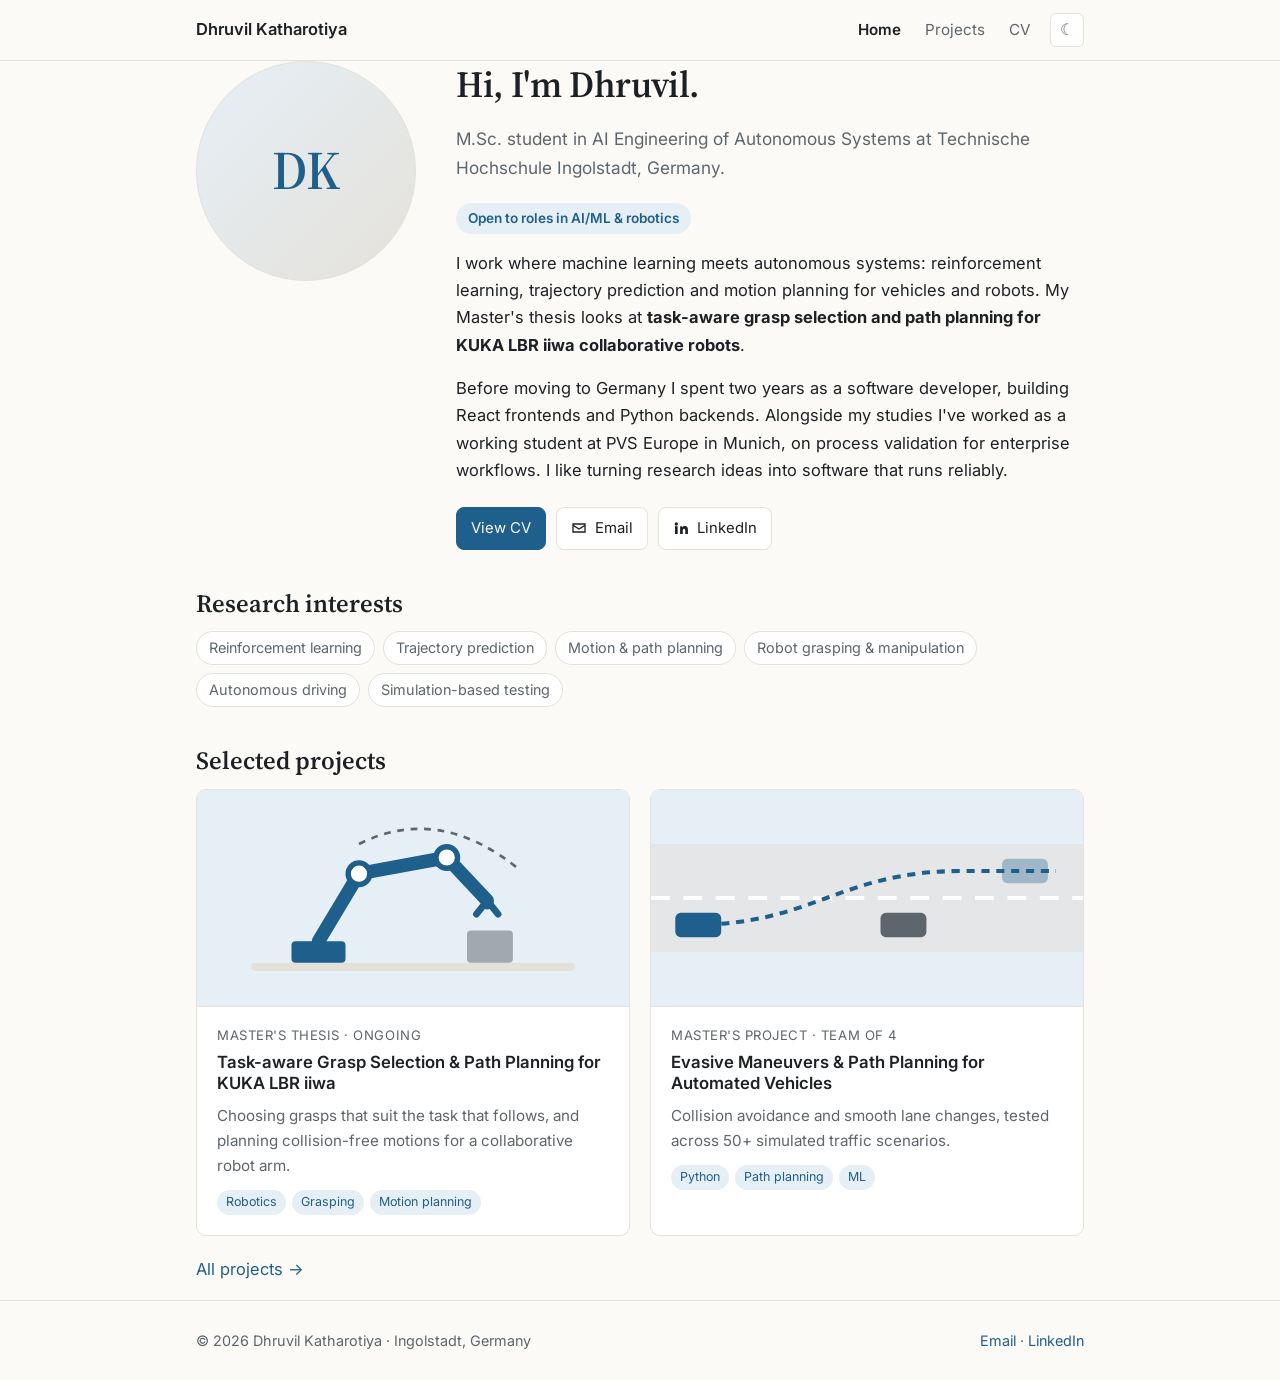
==== index.html @ 9f3deaba "Personal website: first version" ====
<!doctype html>
<html lang="en">
<head>
  <meta charset="utf-8">
  <meta name="viewport" content="width=device-width, initial-scale=1">
  <title>Dhruvil Katharotiya</title>
  <meta name="description" content="Dhruvil Katharotiya – M.Sc. AI Engineering of Autonomous Systems (THI). Reinforcement learning, trajectory planning and robot manipulation.">
  <link rel="preconnect" href="https://fonts.googleapis.com">
  <link rel="preconnect" href="https://fonts.gstatic.com" crossorigin>
  <link href="https://fonts.googleapis.com/css2?family=Inter:wght@400;500;600&family=Source+Serif+4:wght@500;600&display=swap" rel="stylesheet">
  <link rel="stylesheet" href="style.css">
  <script src="site.js"></script>
</head>
<body>
  <header class="site">
    <div class="wrap">
      <a class="brand" href="index.html">Dhruvil Katharotiya</a>
      <nav class="main">
        <a href="index.html" class="active">Home</a>
        <a href="projects.html">Projects</a>
        <a href="cv.html">CV</a>
        <button class="theme-btn" aria-label="Toggle dark mode">☾</button>
      </nav>
    </div>
  </header>

  <main class="wrap">
    <section class="hero">
      <!-- TODO: replace this div with <img class="photo" src="photo.jpg" alt="Dhruvil Katharotiya"> -->
      <div class="photo" role="img" aria-label="Photo placeholder">DK</div>
      <div>
        <h1>Hi, I'm Dhruvil.</h1>
        <p class="tagline">M.Sc. student in AI Engineering of Autonomous Systems at Technische Hochschule Ingolstadt, Germany.</p>
        <span class="status">Open to roles in AI/ML &amp; robotics</span>
        <p>I work where machine learning meets autonomous systems: reinforcement learning, trajectory prediction and motion planning for vehicles and robots. My Master's thesis looks at <strong>task-aware grasp selection and path planning for KUKA LBR iiwa collaborative robots</strong>.</p>
        <p>Before moving to Germany I spent two years as a software developer, building React frontends and Python backends. Alongside my studies I've worked as a working student at PVS Europe in Munich, on process validation for enterprise workflows. I like turning research ideas into software that runs reliably.</p>
        <div class="links">
          <a class="btn primary" href="cv.html">View CV</a>
          <a class="btn" href="mailto:dhruvilkatharotiya01@gmail.com">
            <svg viewBox="0 0 24 24"><path d="M2 5h20v14H2V5zm2 2v.5l8 5 8-5V7H4zm16 2.8-8 5-8-5V17h16V9.8z"/></svg>Email</a>
          <a class="btn" href="https://www.linkedin.com/in/dhruvil-kathrotiya" target="_blank" rel="noopener">
            <svg viewBox="0 0 24 24"><path d="M4.98 3.5a2.5 2.5 0 1 1 0 5 2.5 2.5 0 0 1 0-5zM3 9.5h4V21H3V9.5zm7 0h3.8v1.6h.06c.53-1 1.83-2.06 3.77-2.06 4.03 0 4.77 2.65 4.77 6.1V21h-4v-5.2c0-1.24-.02-2.84-1.73-2.84-1.73 0-2 1.35-2 2.75V21h-4V9.5z"/></svg>LinkedIn</a>
          <!-- TODO: add GitHub / Google Scholar once you send the links
          <a class="btn" href="https://github.com/USERNAME" target="_blank" rel="noopener">GitHub</a>
          -->
        </div>
      </div>
    </section>

    <h2>Research interests</h2>
    <ul class="chips">
      <li>Reinforcement learning</li>
      <li>Trajectory prediction</li>
      <li>Motion &amp; path planning</li>
      <li>Robot grasping &amp; manipulation</li>
      <li>Autonomous driving</li>
      <li>Simulation-based testing</li>
    </ul>

    <h2>Selected projects</h2>
    <div class="grid">
      <a class="card" href="projects.html#thesis" style="color:inherit;text-decoration:none">
        <div class="thumb">
          <svg viewBox="0 0 320 160" aria-hidden="true">
            <rect x="40" y="128" width="240" height="6" rx="3" fill="var(--line)"/>
            <rect x="70" y="112" width="40" height="16" rx="3" fill="var(--accent)"/>
            <path d="M90 112 L120 62 L185 50 L215 82" stroke="var(--accent)" stroke-width="10" fill="none" stroke-linecap="round" stroke-linejoin="round"/>
            <circle cx="120" cy="62" r="8" fill="var(--surface)" stroke="var(--accent)" stroke-width="4"/>
            <circle cx="185" cy="50" r="8" fill="var(--surface)" stroke="var(--accent)" stroke-width="4"/>
            <path d="M207 92 l8 -10 l8 10 M215 82 v4" stroke="var(--accent)" stroke-width="5" fill="none" stroke-linecap="round"/>
            <rect x="200" y="104" width="34" height="24" rx="3" fill="var(--muted)" opacity=".5"/>
            <path d="M120 40 Q180 10 240 60" stroke="var(--muted)" stroke-width="2" stroke-dasharray="5 5" fill="none"/>
          </svg>
        </div>
        <div class="body">
          <div class="meta">Master's thesis · ongoing</div>
          <h3>Task-aware Grasp Selection &amp; Path Planning for KUKA LBR iiwa</h3>
          <p>Choosing grasps that suit the task that follows, and planning collision-free motions for a collaborative robot arm.</p>
          <div class="tags"><span>Robotics</span><span>Grasping</span><span>Motion planning</span></div>
        </div>
      </a>
      <a class="card" href="projects.html#evasive" style="color:inherit;text-decoration:none">
        <div class="thumb">
          <svg viewBox="0 0 320 160" aria-hidden="true">
            <rect x="0" y="40" width="320" height="80" fill="var(--line)" opacity=".55"/>
            <line x1="0" y1="80" x2="320" y2="80" stroke="var(--surface)" stroke-width="3" stroke-dasharray="14 10"/>
            <path d="M30 100 C120 100 140 60 230 60 L300 60" stroke="var(--accent)" stroke-width="3" fill="none" stroke-dasharray="6 5"/>
            <rect x="18" y="91" width="34" height="18" rx="4" fill="var(--accent)"/>
            <rect x="170" y="91" width="34" height="18" rx="4" fill="var(--muted)"/>
            <rect x="260" y="51" width="34" height="18" rx="4" fill="var(--accent)" opacity=".35"/>
          </svg>
        </div>
        <div class="body">
          <div class="meta">Master's project · team of 4</div>
          <h3>Evasive Maneuvers &amp; Path Planning for Automated Vehicles</h3>
          <p>Collision avoidance and smooth lane changes, tested across 50+ simulated traffic scenarios.</p>
          <div class="tags"><span>Python</span><span>Path planning</span><span>ML</span></div>
        </div>
      </a>
    </div>
    <p style="margin-top:20px"><a href="projects.html">All projects →</a></p>
  </main>

  <footer class="site">
    <div class="wrap">
      <span>© <span id="year">2026</span> Dhruvil Katharotiya · Ingolstadt, Germany</span>
      <span><a href="mailto:dhruvilkatharotiya01@gmail.com">Email</a> · <a href="https://www.linkedin.com/in/dhruvil-kathrotiya" target="_blank" rel="noopener">LinkedIn</a></span>
    </div>
  </footer>
</body>
</html>
---- style.css ----
:root {
  --bg: #fbfaf7;
  --surface: #ffffff;
  --text: #1d2125;
  --muted: #5d656d;
  --line: #e4e1da;
  --accent: #1f5f8b;
  --accent-soft: #e6eff6;
  --radius: 10px;
  --max: 920px;
  font-family: "Inter", system-ui, -apple-system, "Segoe UI", sans-serif;
}
@media (prefers-color-scheme: dark) {
  :root:not([data-theme="light"]) {
    --bg: #14171a; --surface: #1b1f23; --text: #e7e9eb; --muted: #9aa3ab;
    --line: #2c3238; --accent: #79b4dc; --accent-soft: #1d2b36;
  }
}
:root[data-theme="dark"] {
  --bg: #14171a; --surface: #1b1f23; --text: #e7e9eb; --muted: #9aa3ab;
  --line: #2c3238; --accent: #79b4dc; --accent-soft: #1d2b36;
}

* { box-sizing: border-box; }
html { scroll-behavior: smooth; }
body {
  margin: 0; background: var(--bg); color: var(--text);
  line-height: 1.65; font-size: 16.5px;
  -webkit-font-smoothing: antialiased;
}
a { color: var(--accent); text-decoration: none; }
a:hover { text-decoration: underline; }
h1, h2, h3 { line-height: 1.25; margin: 0 0 .5em; }
h1 { font-family: "Source Serif 4", Georgia, serif; font-size: 2.3rem; font-weight: 600; letter-spacing: -.01em; }
h2 { font-family: "Source Serif 4", Georgia, serif; font-size: 1.55rem; font-weight: 600; margin-top: 2.4rem; }
h3 { font-size: 1.05rem; font-weight: 600; }
p { margin: 0 0 1em; }

.wrap { max-width: var(--max); margin: 0 auto; padding: 0 16px; }

/* Header */
header.site {
  position: sticky; top: 0; z-index: 10;
  background: color-mix(in srgb, var(--bg) 88%, transparent);
  backdrop-filter: blur(8px); border-bottom: 1px solid var(--line);
}
header.site .wrap { display: flex; align-items: center; justify-content: space-between; height: 60px; gap: 12px; }
.brand { font-weight: 600; color: var(--text); white-space: nowrap; }
.brand:hover { text-decoration: none; }
nav.main { display: flex; gap: 4px; align-items: center; }
nav.main a {
  color: var(--muted); padding: 6px 10px; border-radius: 6px; font-size: .95rem;
}
nav.main a:hover { background: var(--accent-soft); color: var(--text); text-decoration: none; }
nav.main a.active { color: var(--text); font-weight: 600; }
.theme-btn {
  border: 1px solid var(--line); background: var(--surface); color: var(--muted);
  border-radius: 6px; width: 34px; height: 34px; cursor: pointer; font-size: 1rem; margin-left: 6px;
}

main { padding: 48px 0 64px; }

/* Hero */
.hero { display: grid; grid-template-columns: 220px 1fr; gap: 40px; align-items: start; }
.photo {
  width: 220px; height: 220px; border-radius: 50%; object-fit: cover;
  background: linear-gradient(135deg, var(--accent-soft), var(--line));
  display: grid; place-items: center; color: var(--accent);
  font-family: "Source Serif 4", Georgia, serif; font-size: 3.4rem; font-weight: 600;
  border: 1px solid var(--line);
}
.tagline { color: var(--muted); font-size: 1.08rem; margin-bottom: 1.2em; }
.status {
  display: inline-block; background: var(--accent-soft); color: var(--accent);
  font-size: .85rem; font-weight: 600; padding: 4px 12px; border-radius: 99px; margin-bottom: 1.2em;
}
.links { display: flex; flex-wrap: wrap; gap: 10px; margin-top: 1.4em; }
.btn {
  display: inline-flex; align-items: center; gap: 8px; padding: 8px 14px;
  border: 1px solid var(--line); border-radius: 8px; background: var(--surface);
  color: var(--text); font-size: .93rem;
}
.btn:hover { border-color: var(--accent); text-decoration: none; }
.btn svg { width: 16px; height: 16px; fill: currentColor; }
.btn.primary { background: var(--accent); border-color: var(--accent); color: var(--bg); }

/* Interests chips */
.chips { display: flex; flex-wrap: wrap; gap: 8px; padding: 0; margin: 0; list-style: none; }
.chips li {
  border: 1px solid var(--line); background: var(--surface);
  padding: 4px 12px; border-radius: 99px; font-size: .9rem; color: var(--muted);
}

/* Cards */
.grid { display: grid; grid-template-columns: repeat(2, 1fr); gap: 20px; }
.card {
  background: var(--surface); border: 1px solid var(--line); border-radius: var(--radius);
  overflow: hidden; display: flex; flex-direction: column;
}
.card .thumb { aspect-ratio: 16 / 8; background: var(--accent-soft); border-bottom: 1px solid var(--line); }
.card .thumb svg { width: 100%; height: 100%; display: block; }
.card .body { padding: 18px 20px 20px; flex: 1; }
.card .meta { font-size: .82rem; color: var(--muted); text-transform: uppercase; letter-spacing: .04em; margin-bottom: 6px; }
.card p { color: var(--muted); font-size: .95rem; margin-bottom: .8em; }
.tags { display: flex; flex-wrap: wrap; gap: 6px; }
.tags span { font-size: .78rem; background: var(--accent-soft); color: var(--accent); padding: 2px 9px; border-radius: 99px; }

/* Project detail */
.project { padding: 28px 0; border-top: 1px solid var(--line); scroll-margin-top: 80px; }
.project:first-of-type { border-top: 0; padding-top: 0; }
.project .meta { color: var(--muted); font-size: .92rem; margin-bottom: .8em; }
.project ul { padding-left: 1.2em; margin: 0 0 1em; }
.project li { margin-bottom: .4em; }
.project .figure {
  border: 1px solid var(--line); border-radius: var(--radius); background: var(--accent-soft);
  aspect-ratio: 16 / 6; margin: 0 0 1.2em; overflow: hidden;
}
.project .figure svg { width: 100%; height: 100%; display: block; }

/* CV */
.cv-item { display: grid; grid-template-columns: 170px 1fr; gap: 20px; padding: 16px 0; border-top: 1px solid var(--line); }
.cv-item:first-of-type { border-top: 0; }
.cv-item .when { color: var(--muted); font-size: .9rem; padding-top: 2px; }
.cv-item h3 { margin-bottom: 2px; }
.cv-item .where { color: var(--muted); font-size: .95rem; margin-bottom: .5em; }
.cv-item ul { padding-left: 1.2em; margin: 0; color: var(--text); }
.cv-item li { margin-bottom: .35em; font-size: .96rem; }
.skills { display: grid; grid-template-columns: 200px 1fr; gap: 10px 20px; }
.skills dt { font-weight: 600; }
.skills dd { margin: 0; color: var(--muted); }
.cv-head { display: flex; justify-content: space-between; align-items: end; gap: 16px; flex-wrap: wrap; }

footer.site { border-top: 1px solid var(--line); padding: 28px 0; color: var(--muted); font-size: .9rem; }
footer.site .wrap { display: flex; justify-content: space-between; gap: 12px; flex-wrap: wrap; }

@media (max-width: 720px) {
  h1 { font-size: 1.85rem; }
  main { padding: 32px 0 48px; }
  .hero { grid-template-columns: 1fr; gap: 24px; }
  .photo { width: 140px; height: 140px; font-size: 2.3rem; }
  .grid { grid-template-columns: 1fr; }
  .cv-item, .skills { grid-template-columns: 1fr; gap: 4px; }
  .brand { font-size: .95rem; }
  nav.main a { padding: 6px 7px; font-size: .9rem; }
}
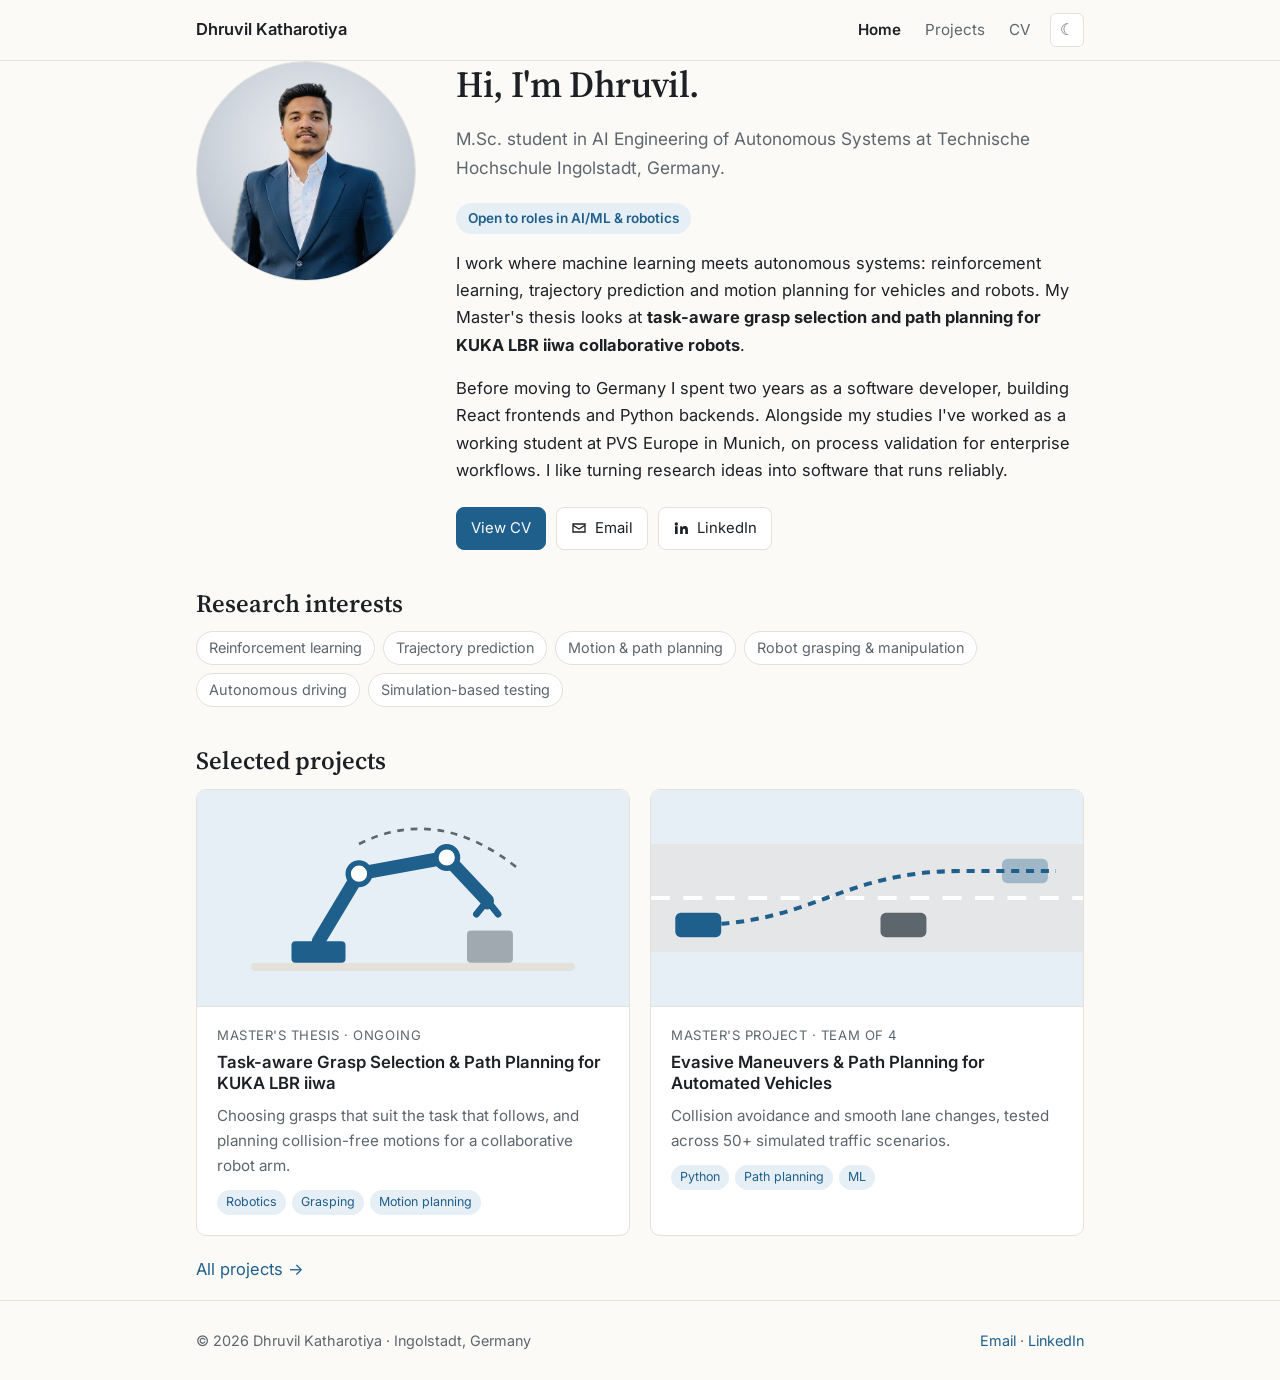
==== commit 79cbb231: "Add profile photo" ====
--- a/index.html
+++ b/index.html
@@ -8,6 +8,10 @@
   <link rel="preconnect" href="https://fonts.googleapis.com">
   <link rel="preconnect" href="https://fonts.gstatic.com" crossorigin>
   <link href="https://fonts.googleapis.com/css2?family=Inter:wght@400;500;600&family=Source+Serif+4:wght@500;600&display=swap" rel="stylesheet">
+  <meta property="og:title" content="Dhruvil Katharotiya">
+  <meta property="og:description" content="M.Sc. AI Engineering of Autonomous Systems · Reinforcement learning, trajectory planning, robot manipulation">
+  <meta property="og:image" content="https://dhruvilkatharotiya01.github.io/photo.jpg">
+  <link rel="icon" href="photo.jpg">
   <link rel="stylesheet" href="style.css">
   <script src="site.js"></script>
 </head>
@@ -26,8 +30,7 @@
 
   <main class="wrap">
     <section class="hero">
-      <!-- TODO: replace this div with <img class="photo" src="photo.jpg" alt="Dhruvil Katharotiya"> -->
-      <div class="photo" role="img" aria-label="Photo placeholder">DK</div>
+      <img class="photo" src="photo.jpg" alt="Dhruvil Katharotiya" width="220" height="220">
       <div>
         <h1>Hi, I'm Dhruvil.</h1>
         <p class="tagline">M.Sc. student in AI Engineering of Autonomous Systems at Technische Hochschule Ingolstadt, Germany.</p>
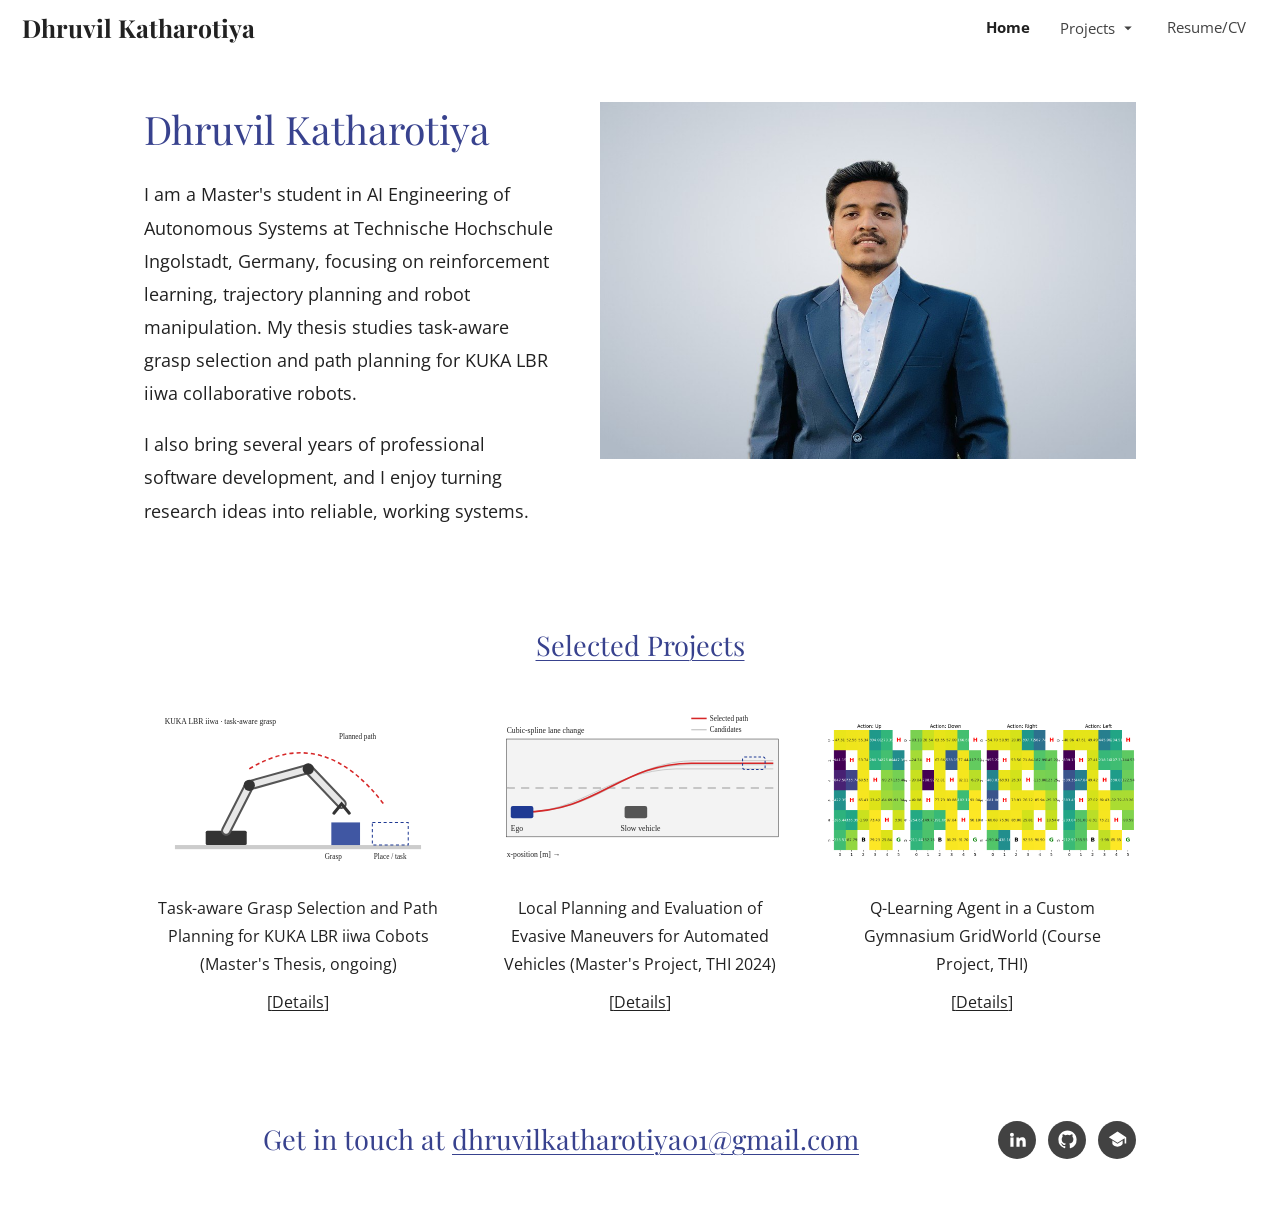
==== commit 73d79413: "Redesign: academic layout, projects dropdown, footer icons" ====
--- a/index.html
+++ b/index.html
@@ -3,111 +3,87 @@
 <head>
   <meta charset="utf-8">
   <meta name="viewport" content="width=device-width, initial-scale=1">
-  <title>Dhruvil Katharotiya</title>
-  <meta name="description" content="Dhruvil Katharotiya – M.Sc. AI Engineering of Autonomous Systems (THI). Reinforcement learning, trajectory planning and robot manipulation.">
   <link rel="preconnect" href="https://fonts.googleapis.com">
   <link rel="preconnect" href="https://fonts.gstatic.com" crossorigin>
-  <link href="https://fonts.googleapis.com/css2?family=Inter:wght@400;500;600&family=Source+Serif+4:wght@500;600&display=swap" rel="stylesheet">
+  <link href="https://fonts.googleapis.com/css2?family=Open+Sans:ital,wght@0,400;0,600;0,700;1,400&family=Playfair+Display:wght@400;700&display=swap" rel="stylesheet">
+  <link rel="icon" href="photo.jpg">
+  <link rel="stylesheet" href="style.css?v=4">
+  <script src="site.js?v=4" defer></script>
+  <title>Dhruvil Katharotiya</title>
+  <meta name="description" content="Dhruvil Katharotiya – M.Sc. student in AI Engineering of Autonomous Systems at THI. Reinforcement learning, trajectory planning and robot manipulation.">
   <meta property="og:title" content="Dhruvil Katharotiya">
   <meta property="og:description" content="M.Sc. AI Engineering of Autonomous Systems · Reinforcement learning, trajectory planning, robot manipulation">
   <meta property="og:image" content="https://dhruvilkatharotiya01.github.io/photo.jpg">
-  <link rel="icon" href="photo.jpg">
-  <link rel="stylesheet" href="style.css">
-  <script src="site.js"></script>
 </head>
-<body>
+<body data-page="home">
   <header class="site">
-    <div class="wrap">
+    <div class="bar">
       <a class="brand" href="index.html">Dhruvil Katharotiya</a>
+      <button class="menu-btn" aria-label="Open menu" aria-expanded="false"><svg viewBox="0 0 24 24"><path d="M3 6h18v2H3zm0 5h18v2H3zm0 5h18v2H3z"/></svg></button>
       <nav class="main">
-        <a href="index.html" class="active">Home</a>
-        <a href="projects.html">Projects</a>
-        <a href="cv.html">CV</a>
-        <button class="theme-btn" aria-label="Toggle dark mode">☾</button>
+        <a href="index.html" data-page="home" class="active">Home</a>
+        <div class="dd" data-page="projects">
+          <button aria-expanded="false" aria-haspopup="true">Projects <svg class="chev" viewBox="0 0 24 24"><path d="M7 10l5 5 5-5z"/></svg></button>
+          <div class="dd-menu">
+            <a href="projects.html#thesis">Task-aware Grasp Selection for KUKA iiwa (Thesis)</a>
+            <a href="projects.html#evasive">Evasive Maneuvers for Automated Vehicles</a>
+            <a href="projects.html#qlearning">Q-Learning Agent in a Custom GridWorld</a>
+            <a href="projects.html#eco-driving">Eco-Driving at Signalized Intersections</a>
+            <a href="projects.html#flashcards">Flash Card Trainer Web App</a>
+            <a class="all" href="projects.html">All projects</a>
+          </div>
+        </div>
+        <a href="cv.html" data-page="cv">Resume/CV</a>
       </nav>
     </div>
   </header>
 
   <main class="wrap">
-    <section class="hero">
-      <img class="photo" src="photo.jpg" alt="Dhruvil Katharotiya" width="220" height="220">
+    <section class="intro">
       <div>
-        <h1>Hi, I'm Dhruvil.</h1>
-        <p class="tagline">M.Sc. student in AI Engineering of Autonomous Systems at Technische Hochschule Ingolstadt, Germany.</p>
-        <span class="status">Open to roles in AI/ML &amp; robotics</span>
-        <p>I work where machine learning meets autonomous systems: reinforcement learning, trajectory prediction and motion planning for vehicles and robots. My Master's thesis looks at <strong>task-aware grasp selection and path planning for KUKA LBR iiwa collaborative robots</strong>.</p>
-        <p>Before moving to Germany I spent two years as a software developer, building React frontends and Python backends. Alongside my studies I've worked as a working student at PVS Europe in Munich, on process validation for enterprise workflows. I like turning research ideas into software that runs reliably.</p>
-        <div class="links">
-          <a class="btn primary" href="cv.html">View CV</a>
-          <a class="btn" href="mailto:dhruvilkatharotiya01@gmail.com">
-            <svg viewBox="0 0 24 24"><path d="M2 5h20v14H2V5zm2 2v.5l8 5 8-5V7H4zm16 2.8-8 5-8-5V17h16V9.8z"/></svg>Email</a>
-          <a class="btn" href="https://www.linkedin.com/in/dhruvil-kathrotiya" target="_blank" rel="noopener">
-            <svg viewBox="0 0 24 24"><path d="M4.98 3.5a2.5 2.5 0 1 1 0 5 2.5 2.5 0 0 1 0-5zM3 9.5h4V21H3V9.5zm7 0h3.8v1.6h.06c.53-1 1.83-2.06 3.77-2.06 4.03 0 4.77 2.65 4.77 6.1V21h-4v-5.2c0-1.24-.02-2.84-1.73-2.84-1.73 0-2 1.35-2 2.75V21h-4V9.5z"/></svg>LinkedIn</a>
-          <!-- TODO: add GitHub / Google Scholar once you send the links
-          <a class="btn" href="https://github.com/USERNAME" target="_blank" rel="noopener">GitHub</a>
-          -->
-        </div>
+        <h1>Dhruvil Katharotiya</h1>
+        <p>I am a Master's student in AI Engineering of Autonomous Systems at Technische Hochschule Ingolstadt, Germany, focusing on reinforcement learning, trajectory planning and robot manipulation. My thesis studies task-aware grasp selection and path planning for KUKA LBR iiwa collaborative robots.</p>
+        <p>I also bring several years of professional software development, and I enjoy turning research ideas into reliable, working systems.</p>
       </div>
+      <img class="photo" src="photo.jpg" alt="Dhruvil Katharotiya" width="1050" height="700">
     </section>
 
-    <h2>Research interests</h2>
-    <ul class="chips">
-      <li>Reinforcement learning</li>
-      <li>Trajectory prediction</li>
-      <li>Motion &amp; path planning</li>
-      <li>Robot grasping &amp; manipulation</li>
-      <li>Autonomous driving</li>
-      <li>Simulation-based testing</li>
-    </ul>
+    <a class="section-title" href="projects.html">Selected Projects</a>
 
-    <h2>Selected projects</h2>
-    <div class="grid">
-      <a class="card" href="projects.html#thesis" style="color:inherit;text-decoration:none">
-        <div class="thumb">
-          <svg viewBox="0 0 320 160" aria-hidden="true">
-            <rect x="40" y="128" width="240" height="6" rx="3" fill="var(--line)"/>
-            <rect x="70" y="112" width="40" height="16" rx="3" fill="var(--accent)"/>
-            <path d="M90 112 L120 62 L185 50 L215 82" stroke="var(--accent)" stroke-width="10" fill="none" stroke-linecap="round" stroke-linejoin="round"/>
-            <circle cx="120" cy="62" r="8" fill="var(--surface)" stroke="var(--accent)" stroke-width="4"/>
-            <circle cx="185" cy="50" r="8" fill="var(--surface)" stroke="var(--accent)" stroke-width="4"/>
-            <path d="M207 92 l8 -10 l8 10 M215 82 v4" stroke="var(--accent)" stroke-width="5" fill="none" stroke-linecap="round"/>
-            <rect x="200" y="104" width="34" height="24" rx="3" fill="var(--muted)" opacity=".5"/>
-            <path d="M120 40 Q180 10 240 60" stroke="var(--muted)" stroke-width="2" stroke-dasharray="5 5" fill="none"/>
-          </svg>
-        </div>
-        <div class="body">
-          <div class="meta">Master's thesis · ongoing</div>
-          <h3>Task-aware Grasp Selection &amp; Path Planning for KUKA LBR iiwa</h3>
-          <p>Choosing grasps that suit the task that follows, and planning collision-free motions for a collaborative robot arm.</p>
-          <div class="tags"><span>Robotics</span><span>Grasping</span><span>Motion planning</span></div>
-        </div>
-      </a>
-      <a class="card" href="projects.html#evasive" style="color:inherit;text-decoration:none">
-        <div class="thumb">
-          <svg viewBox="0 0 320 160" aria-hidden="true">
-            <rect x="0" y="40" width="320" height="80" fill="var(--line)" opacity=".55"/>
-            <line x1="0" y1="80" x2="320" y2="80" stroke="var(--surface)" stroke-width="3" stroke-dasharray="14 10"/>
-            <path d="M30 100 C120 100 140 60 230 60 L300 60" stroke="var(--accent)" stroke-width="3" fill="none" stroke-dasharray="6 5"/>
-            <rect x="18" y="91" width="34" height="18" rx="4" fill="var(--accent)"/>
-            <rect x="170" y="91" width="34" height="18" rx="4" fill="var(--muted)"/>
-            <rect x="260" y="51" width="34" height="18" rx="4" fill="var(--accent)" opacity=".35"/>
-          </svg>
-        </div>
-        <div class="body">
-          <div class="meta">Master's project · team of 4</div>
-          <h3>Evasive Maneuvers &amp; Path Planning for Automated Vehicles</h3>
-          <p>Collision avoidance and smooth lane changes, tested across 50+ simulated traffic scenarios.</p>
-          <div class="tags"><span>Python</span><span>Path planning</span><span>ML</span></div>
-        </div>
-      </a>
-    </div>
-    <p style="margin-top:20px"><a href="projects.html">All projects →</a></p>
+    <section class="selected">
+      <figure>
+        <a class="fig" href="projects.html#thesis"><img src="img/thesis.svg" alt="Robot arm grasping an object and following a planned path"></a>
+        <figcaption>Task-aware Grasp Selection and Path Planning for KUKA LBR iiwa Cobots (Master's Thesis, ongoing)
+          <div class="brackets">[<a href="projects.html#thesis">Details</a>]</div>
+        </figcaption>
+      </figure>
+      <figure>
+        <a class="fig" href="projects.html#evasive"><img src="img/evasive.svg" alt="Lane-change trajectory around a slower vehicle"></a>
+        <figcaption>Local Planning and Evaluation of Evasive Maneuvers for Automated Vehicles (Master's Project, THI 2024)
+          <div class="brackets">[<a href="projects.html#evasive">Details</a>]</div>
+        </figcaption>
+      </figure>
+      <figure>
+        <a class="fig" href="projects.html#qlearning"><img src="img/qlearning.png" alt="Learned Q-values for each action in the GridWorld"></a>
+        <figcaption>Q-Learning Agent in a Custom Gymnasium GridWorld (Course Project, THI)
+          <div class="brackets">[<a href="projects.html#qlearning">Details</a>]</div>
+        </figcaption>
+      </figure>
+    </section>
   </main>
 
   <footer class="site">
     <div class="wrap">
-      <span>© <span id="year">2026</span> Dhruvil Katharotiya · Ingolstadt, Germany</span>
-      <span><a href="mailto:dhruvilkatharotiya01@gmail.com">Email</a> · <a href="https://www.linkedin.com/in/dhruvil-kathrotiya" target="_blank" rel="noopener">LinkedIn</a></span>
+      <p class="touch">Get in touch at <a href="mailto:dhruvilkatharotiya01@gmail.com">dhruvilkatharotiya01@gmail.com</a></p>
+      <div class="icons">
+        <a href="https://www.linkedin.com/in/dhruvil-kathrotiya" target="_blank" rel="noopener" aria-label="LinkedIn" title="LinkedIn">
+          <svg viewBox="0 0 24 24"><path d="M4.98 3.5a2.5 2.5 0 1 1 0 5 2.5 2.5 0 0 1 0-5zM3 9.5h4V21H3V9.5zm7 0h3.8v1.6h.06c.53-1 1.83-2.06 3.77-2.06 4.03 0 4.77 2.65 4.77 6.1V21h-4v-5.2c0-1.24-.02-2.84-1.73-2.84-1.73 0-2 1.35-2 2.75V21h-4V9.5z"/></svg></a>
+        <a href="https://github.com/dhruvilkatharotiya01" target="_blank" rel="noopener" aria-label="GitHub" title="GitHub">
+          <svg viewBox="0 0 24 24"><path d="M12 .5C5.65.5.5 5.65.5 12a11.5 11.5 0 0 0 7.86 10.92c.58.1.79-.25.79-.56v-2c-3.2.7-3.87-1.37-3.87-1.37-.53-1.33-1.28-1.69-1.28-1.69-1.05-.72.08-.7.08-.7 1.16.08 1.77 1.19 1.77 1.19 1.03 1.77 2.7 1.26 3.36.96.1-.75.4-1.26.73-1.55-2.56-.29-5.25-1.28-5.25-5.69 0-1.26.45-2.29 1.19-3.1-.12-.29-.52-1.46.11-3.05 0 0 .97-.31 3.17 1.18a11 11 0 0 1 5.77 0c2.2-1.49 3.17-1.18 3.17-1.18.63 1.59.23 2.76.11 3.05.74.81 1.19 1.84 1.19 3.1 0 4.42-2.7 5.4-5.26 5.68.41.36.78 1.06.78 2.14v3.17c0 .31.21.67.8.56A11.5 11.5 0 0 0 23.5 12C23.5 5.65 18.35.5 12 .5z"/></svg></a>
+        <!-- TODO: replace with your Google Scholar profile URL -->
+        <a href="https://scholar.google.com/" target="_blank" rel="noopener" aria-label="Google Scholar" title="Google Scholar">
+          <svg viewBox="0 0 24 24"><path d="M12 2 1 9l11 7 9-5.73V17h2V9L12 2zm-6.5 11.2V17c0 1.66 2.91 4 6.5 4s6.5-2.34 6.5-4v-3.8L12 17.4l-6.5-4.2z"/></svg></a>
+      </div>
     </div>
   </footer>
 </body>
--- a/style.css
+++ b/style.css
@@ -1,145 +1,209 @@
+/* Styled after a classic Google Sites academic page:
+   Playfair Display (name, headings) + Open Sans (text), indigo accent, dark header bar. */
 :root {
-  --bg: #fbfaf7;
-  --surface: #ffffff;
-  --text: #1d2125;
-  --muted: #5d656d;
-  --line: #e4e1da;
-  --accent: #1f5f8b;
-  --accent-soft: #e6eff6;
-  --radius: 10px;
-  --max: 920px;
-  font-family: "Inter", system-ui, -apple-system, "Segoe UI", sans-serif;
-}
-@media (prefers-color-scheme: dark) {
-  :root:not([data-theme="light"]) {
-    --bg: #14171a; --surface: #1b1f23; --text: #e7e9eb; --muted: #9aa3ab;
-    --line: #2c3238; --accent: #79b4dc; --accent-soft: #1d2b36;
-  }
-}
-:root[data-theme="dark"] {
-  --bg: #14171a; --surface: #1b1f23; --text: #e7e9eb; --muted: #9aa3ab;
-  --line: #2c3238; --accent: #79b4dc; --accent-soft: #1d2b36;
+  --bg: #ffffff;
+  --text: #212121;
+  --muted: #616161;
+  --line: #e0e0e0;
+  --accent: #38428e;          /* indigo used for name & headings */
+  --bar: #212121;             /* header bar when scrolled */
+  --bar-text: #bdbdbd;
+  --soft: #f5f5f7;
+  --max: 1040px;
+  --serif: "Playfair Display", Georgia, serif;
+  --sans: "Open Sans", Arial, sans-serif;
 }
 
 * { box-sizing: border-box; }
 html { scroll-behavior: smooth; }
 body {
   margin: 0; background: var(--bg); color: var(--text);
-  line-height: 1.65; font-size: 16.5px;
+  font-family: var(--sans); font-size: 16px; line-height: 1.75;
   -webkit-font-smoothing: antialiased;
 }
-a { color: var(--accent); text-decoration: none; }
-a:hover { text-decoration: underline; }
-h1, h2, h3 { line-height: 1.25; margin: 0 0 .5em; }
-h1 { font-family: "Source Serif 4", Georgia, serif; font-size: 2.3rem; font-weight: 600; letter-spacing: -.01em; }
-h2 { font-family: "Source Serif 4", Georgia, serif; font-size: 1.55rem; font-weight: 600; margin-top: 2.4rem; }
-h3 { font-size: 1.05rem; font-weight: 600; }
+a { color: inherit; }
+img { max-width: 100%; display: block; }
 p { margin: 0 0 1em; }
-
-.wrap { max-width: var(--max); margin: 0 auto; padding: 0 16px; }
-
-/* Header */
+h1, h2, h3 { margin: 0 0 .5em; }
+
+.wrap { max-width: var(--max); margin: 0 auto; padding: 0 24px; }
+
+/* ---------- Header ---------- */
 header.site {
-  position: sticky; top: 0; z-index: 10;
-  background: color-mix(in srgb, var(--bg) 88%, transparent);
-  backdrop-filter: blur(8px); border-bottom: 1px solid var(--line);
-}
-header.site .wrap { display: flex; align-items: center; justify-content: space-between; height: 60px; gap: 12px; }
-.brand { font-weight: 600; color: var(--text); white-space: nowrap; }
-.brand:hover { text-decoration: none; }
-nav.main { display: flex; gap: 4px; align-items: center; }
-nav.main a {
-  color: var(--muted); padding: 6px 10px; border-radius: 6px; font-size: .95rem;
-}
-nav.main a:hover { background: var(--accent-soft); color: var(--text); text-decoration: none; }
-nav.main a.active { color: var(--text); font-weight: 600; }
-.theme-btn {
-  border: 1px solid var(--line); background: var(--surface); color: var(--muted);
-  border-radius: 6px; width: 34px; height: 34px; cursor: pointer; font-size: 1rem; margin-left: 6px;
-}
-
-main { padding: 48px 0 64px; }
-
-/* Hero */
-.hero { display: grid; grid-template-columns: 220px 1fr; gap: 40px; align-items: start; }
-.photo {
-  width: 220px; height: 220px; border-radius: 50%; object-fit: cover;
-  background: linear-gradient(135deg, var(--accent-soft), var(--line));
-  display: grid; place-items: center; color: var(--accent);
-  font-family: "Source Serif 4", Georgia, serif; font-size: 3.4rem; font-weight: 600;
-  border: 1px solid var(--line);
-}
-.tagline { color: var(--muted); font-size: 1.08rem; margin-bottom: 1.2em; }
-.status {
-  display: inline-block; background: var(--accent-soft); color: var(--accent);
-  font-size: .85rem; font-weight: 600; padding: 4px 12px; border-radius: 99px; margin-bottom: 1.2em;
-}
-.links { display: flex; flex-wrap: wrap; gap: 10px; margin-top: 1.4em; }
+  position: fixed; top: 0; left: 0; right: 0; z-index: 50;
+  background: transparent; transition: background .25s, box-shadow .25s;
+}
+header.site.scrolled, header.site.solid { background: var(--bar); box-shadow: 0 1px 4px rgba(0,0,0,.25); }
+header.site .bar { display: flex; align-items: center; justify-content: space-between; height: 56px; padding: 0 22px; }
+.brand {
+  font-family: var(--serif); font-weight: 700; font-size: 1.55rem;
+  color: var(--text); text-decoration: none; white-space: nowrap;
+}
+header.site.scrolled .brand, header.site.solid .brand { color: #fff; }
+
+nav.main { display: flex; align-items: center; gap: 6px; }
+nav.main > a, .dd > button {
+  font-family: var(--sans); font-size: .92rem; color: #424242;
+  text-decoration: none; background: none; border: 0; cursor: pointer;
+  padding: 8px 12px; border-radius: 4px; display: inline-flex; align-items: center; gap: 4px;
+}
+header.site.scrolled nav.main > a, header.site.scrolled .dd > button,
+header.site.solid nav.main > a, header.site.solid .dd > button { color: var(--bar-text); }
+nav.main > a:hover, .dd > button:hover { color: var(--text); }
+header.site.scrolled nav.main > a:hover, header.site.scrolled .dd > button:hover,
+header.site.solid nav.main > a:hover, header.site.solid .dd > button:hover { color: #fff; }
+nav.main a.active, .dd.active > button { font-weight: 700; color: var(--text); }
+header.site.scrolled nav.main a.active, header.site.scrolled .dd.active > button,
+header.site.solid nav.main a.active, header.site.solid .dd.active > button { color: #fff; }
+.chev { width: 18px; height: 18px; fill: currentColor; transition: transform .2s; }
+
+/* Dropdown */
+.dd { position: relative; }
+.dd-menu {
+  position: absolute; top: 100%; right: 0; min-width: 330px; padding: 8px 0;
+  background: #fff; border-radius: 4px; box-shadow: 0 6px 22px rgba(0,0,0,.18);
+  opacity: 0; visibility: hidden; transform: translateY(6px); transition: .15s;
+}
+.dd-menu a {
+  display: block; padding: 9px 20px; font-size: .9rem; line-height: 1.4;
+  color: var(--text); text-decoration: none;
+}
+.dd-menu a:hover { background: var(--soft); color: var(--accent); }
+.dd-menu .all { border-top: 1px solid var(--line); margin-top: 6px; padding-top: 11px; font-weight: 600; }
+.dd:hover .dd-menu, .dd.open .dd-menu { opacity: 1; visibility: visible; transform: none; }
+.dd:hover .chev, .dd.open .chev { transform: rotate(180deg); }
+
+.menu-btn { display: none; background: none; border: 0; cursor: pointer; padding: 8px; }
+.menu-btn svg { width: 26px; height: 26px; fill: #424242; }
+header.site.scrolled .menu-btn svg, header.site.solid .menu-btn svg { fill: #fff; }
+
+main.wrap { padding-top: 92px; }
+
+/* ---------- Home ---------- */
+.intro { display: grid; grid-template-columns: 1fr 1.3fr; gap: 44px; align-items: start; padding: 10px 0 30px; }
+.intro h1 {
+  font-family: var(--serif); font-weight: 400; color: var(--accent);
+  font-size: 2.45rem; line-height: 1.4; margin-bottom: .55em;
+}
+.intro p { font-size: 1.12rem; line-height: 1.85; }
+.intro .photo { width: 100%; height: auto; aspect-ratio: 3 / 2; object-fit: cover; }
+
+.section-title {
+  display: block; text-align: center; margin: 46px 0 34px;
+  font-family: var(--serif); font-weight: 400; font-size: 1.7rem; color: var(--accent);
+}
+a.section-title { text-decoration: underline; text-underline-offset: 4px; text-decoration-thickness: 1px; }
+
+.selected { display: grid; grid-template-columns: repeat(3, 1fr); gap: 34px; align-items: start; }
+.selected figure { margin: 0; text-align: center; }
+.selected .fig { display: block; background: #fff; }
+.selected .fig img { width: 100%; aspect-ratio: 30 / 17; object-fit: contain; background: #fff; }
+.selected figcaption { padding: 16px 6px 0; font-size: 1rem; line-height: 1.75; }
+.brackets { margin-top: 10px; font-size: 1rem; }
+.brackets a { text-decoration: underline; text-underline-offset: 2px; }
+.brackets a:hover { color: var(--accent); }
+
+/* ---------- Footer ---------- */
+footer.site { margin-top: 70px; padding: 30px 0 46px; }
+footer.site .wrap { display: grid; grid-template-columns: 1fr auto; align-items: center; gap: 20px; }
+.touch {
+  text-align: center; font-family: var(--serif); font-size: 1.7rem; color: var(--accent); margin: 0;
+}
+.touch a { text-decoration: underline; text-underline-offset: 4px; text-decoration-thickness: 1px; }
+.icons { display: flex; gap: 12px; }
+.icons a {
+  width: 38px; height: 38px; border-radius: 50%; background: #424242;
+  display: grid; place-items: center; transition: background .15s;
+}
+.icons a:hover { background: var(--accent); }
+.icons svg { width: 19px; height: 19px; fill: #fff; }
+
+/* ---------- Page heading (Projects, CV) ---------- */
+.page-title {
+  font-family: var(--serif); font-weight: 400; color: var(--accent);
+  font-size: 2.45rem; text-align: center; margin: 10px 0 8px;
+}
+.page-sub { text-align: center; color: var(--muted); margin-bottom: 36px; }
+
+/* Projects: picture-card grid */
+.cards { display: grid; grid-template-columns: repeat(3, 1fr); gap: 30px; }
+.cards a { text-decoration: none; text-align: center; }
+.cards .fig { display: block; background: #fff; border: 1px solid #eee; transition: box-shadow .15s; }
+.cards a:hover .fig { box-shadow: 0 4px 16px rgba(0,0,0,.14); }
+.cards img { width: 100%; aspect-ratio: 30 / 17; object-fit: contain; background: #fff; }
+.cards span { display: block; padding-top: 12px; font-size: .98rem; line-height: 1.6; }
+.cards a:hover span { color: var(--accent); text-decoration: underline; }
+
+/* Project detail */
+.project { padding: 54px 0 10px; border-top: 1px solid var(--line); margin-top: 50px; scroll-margin-top: 70px; }
+.project + .project { margin-top: 0; }
+.project h2 {
+  font-family: var(--serif); font-weight: 400; color: var(--accent);
+  font-size: 1.85rem; line-height: 1.35; text-align: center; margin-bottom: 6px;
+}
+.project .meta { text-align: center; color: var(--muted); font-size: .95rem; margin-bottom: 26px; }
+.project .body { display: grid; grid-template-columns: 1fr 1fr; gap: 36px; align-items: start; }
+.project .fig { border: 1px solid #ddd; background: #fff; }
+.project .fig img { width: 100%; }
+.project ul { padding-left: 1.2em; margin: 0 0 1em; }
+.project li { margin-bottom: .45em; }
+.tags { color: var(--muted); font-size: .9rem; }
+.tags b { color: var(--text); font-weight: 600; }
+
+/* ---------- CV ---------- */
+.cv h2 {
+  font-family: var(--serif); font-weight: 400; color: var(--accent);
+  font-size: 1.75rem; margin: 46px 0 10px; padding-bottom: 6px; border-bottom: 1px solid var(--line);
+}
+.cv-item { display: grid; grid-template-columns: 170px 1fr; gap: 24px; padding: 16px 0; }
+.cv-item .when { color: var(--muted); font-size: .92rem; padding-top: 3px; }
+.cv-item h3 { font-size: 1.06rem; font-weight: 700; margin-bottom: 0; line-height: 1.5; }
+.cv-item .where { color: var(--muted); margin-bottom: .4em; }
+.cv-item ul { padding-left: 1.2em; margin: 0; }
+.cv-item li { margin-bottom: .35em; }
+.skills { display: grid; grid-template-columns: 210px 1fr; gap: 10px 24px; margin: 18px 0 0; }
+.skills dt { font-weight: 700; }
+.skills dd { margin: 0; color: #424242; }
+.cv-actions { text-align: center; margin-bottom: 10px; }
 .btn {
-  display: inline-flex; align-items: center; gap: 8px; padding: 8px 14px;
-  border: 1px solid var(--line); border-radius: 8px; background: var(--surface);
-  color: var(--text); font-size: .93rem;
-}
-.btn:hover { border-color: var(--accent); text-decoration: none; }
-.btn svg { width: 16px; height: 16px; fill: currentColor; }
-.btn.primary { background: var(--accent); border-color: var(--accent); color: var(--bg); }
-
-/* Interests chips */
-.chips { display: flex; flex-wrap: wrap; gap: 8px; padding: 0; margin: 0; list-style: none; }
-.chips li {
-  border: 1px solid var(--line); background: var(--surface);
-  padding: 4px 12px; border-radius: 99px; font-size: .9rem; color: var(--muted);
-}
-
-/* Cards */
-.grid { display: grid; grid-template-columns: repeat(2, 1fr); gap: 20px; }
-.card {
-  background: var(--surface); border: 1px solid var(--line); border-radius: var(--radius);
-  overflow: hidden; display: flex; flex-direction: column;
-}
-.card .thumb { aspect-ratio: 16 / 8; background: var(--accent-soft); border-bottom: 1px solid var(--line); }
-.card .thumb svg { width: 100%; height: 100%; display: block; }
-.card .body { padding: 18px 20px 20px; flex: 1; }
-.card .meta { font-size: .82rem; color: var(--muted); text-transform: uppercase; letter-spacing: .04em; margin-bottom: 6px; }
-.card p { color: var(--muted); font-size: .95rem; margin-bottom: .8em; }
-.tags { display: flex; flex-wrap: wrap; gap: 6px; }
-.tags span { font-size: .78rem; background: var(--accent-soft); color: var(--accent); padding: 2px 9px; border-radius: 99px; }
-
-/* Project detail */
-.project { padding: 28px 0; border-top: 1px solid var(--line); scroll-margin-top: 80px; }
-.project:first-of-type { border-top: 0; padding-top: 0; }
-.project .meta { color: var(--muted); font-size: .92rem; margin-bottom: .8em; }
-.project ul { padding-left: 1.2em; margin: 0 0 1em; }
-.project li { margin-bottom: .4em; }
-.project .figure {
-  border: 1px solid var(--line); border-radius: var(--radius); background: var(--accent-soft);
-  aspect-ratio: 16 / 6; margin: 0 0 1.2em; overflow: hidden;
-}
-.project .figure svg { width: 100%; height: 100%; display: block; }
-
-/* CV */
-.cv-item { display: grid; grid-template-columns: 170px 1fr; gap: 20px; padding: 16px 0; border-top: 1px solid var(--line); }
-.cv-item:first-of-type { border-top: 0; }
-.cv-item .when { color: var(--muted); font-size: .9rem; padding-top: 2px; }
-.cv-item h3 { margin-bottom: 2px; }
-.cv-item .where { color: var(--muted); font-size: .95rem; margin-bottom: .5em; }
-.cv-item ul { padding-left: 1.2em; margin: 0; color: var(--text); }
-.cv-item li { margin-bottom: .35em; font-size: .96rem; }
-.skills { display: grid; grid-template-columns: 200px 1fr; gap: 10px 20px; }
-.skills dt { font-weight: 600; }
-.skills dd { margin: 0; color: var(--muted); }
-.cv-head { display: flex; justify-content: space-between; align-items: end; gap: 16px; flex-wrap: wrap; }
-
-footer.site { border-top: 1px solid var(--line); padding: 28px 0; color: var(--muted); font-size: .9rem; }
-footer.site .wrap { display: flex; justify-content: space-between; gap: 12px; flex-wrap: wrap; }
-
-@media (max-width: 720px) {
-  h1 { font-size: 1.85rem; }
-  main { padding: 32px 0 48px; }
-  .hero { grid-template-columns: 1fr; gap: 24px; }
-  .photo { width: 140px; height: 140px; font-size: 2.3rem; }
-  .grid { grid-template-columns: 1fr; }
-  .cv-item, .skills { grid-template-columns: 1fr; gap: 4px; }
-  .brand { font-size: .95rem; }
-  nav.main a { padding: 6px 7px; font-size: .9rem; }
-}
+  display: inline-block; padding: 9px 22px; border-radius: 4px; text-decoration: none;
+  background: var(--accent); color: #fff; font-weight: 600; font-size: .95rem;
+}
+.btn:hover { background: #2a3270; }
+
+/* ---------- Mobile ---------- */
+@media (max-width: 780px) {
+  .wrap { padding: 0 16px; }
+  header.site { background: var(--bar); }
+  header.site .brand { color: #fff; font-size: 1.3rem; }
+  header.site .bar { padding: 0 12px 0 16px; }
+  .menu-btn { display: block; }
+  .menu-btn svg { fill: #fff; }
+  nav.main {
+    display: none; position: absolute; top: 56px; left: 0; right: 0;
+    flex-direction: column; align-items: stretch; gap: 0;
+    background: #fff; box-shadow: 0 8px 18px rgba(0,0,0,.18); padding: 8px 0;
+  }
+  header.site.menu-open nav.main { display: flex; }
+  nav.main > a, .dd > button,
+  header.site.scrolled nav.main > a, header.site.scrolled .dd > button,
+  header.site.solid nav.main > a, header.site.solid .dd > button { color: var(--text); padding: 12px 20px; width: 100%; justify-content: space-between; font-size: 1rem; }
+  nav.main a.active, .dd.active > button,
+  header.site.scrolled nav.main a.active, header.site.scrolled .dd.active > button { color: var(--accent); }
+  .dd-menu { position: static; box-shadow: none; min-width: 0; padding: 0 0 6px 14px; display: none; opacity: 1; visibility: visible; transform: none; }
+  .dd.open .dd-menu { display: block; }
+  .dd:hover .dd-menu { display: none; }
+  .dd.open:hover .dd-menu { display: block; }
+
+  main.wrap { padding-top: 80px; }
+  .intro { grid-template-columns: 1fr; gap: 22px; }
+  .intro .photo { order: -1; }
+  .intro h1, .page-title { font-size: 2rem; }
+  .intro p { font-size: 1.04rem; }
+  .selected, .cards { grid-template-columns: 1fr; gap: 36px; }
+  .project .body { grid-template-columns: 1fr; gap: 20px; }
+  .project h2 { font-size: 1.5rem; }
+  footer.site .wrap { grid-template-columns: 1fr; justify-items: center; }
+  .touch { font-size: 1.35rem; }
+  .cv-item, .skills { grid-template-columns: 1fr; gap: 2px; }
+}
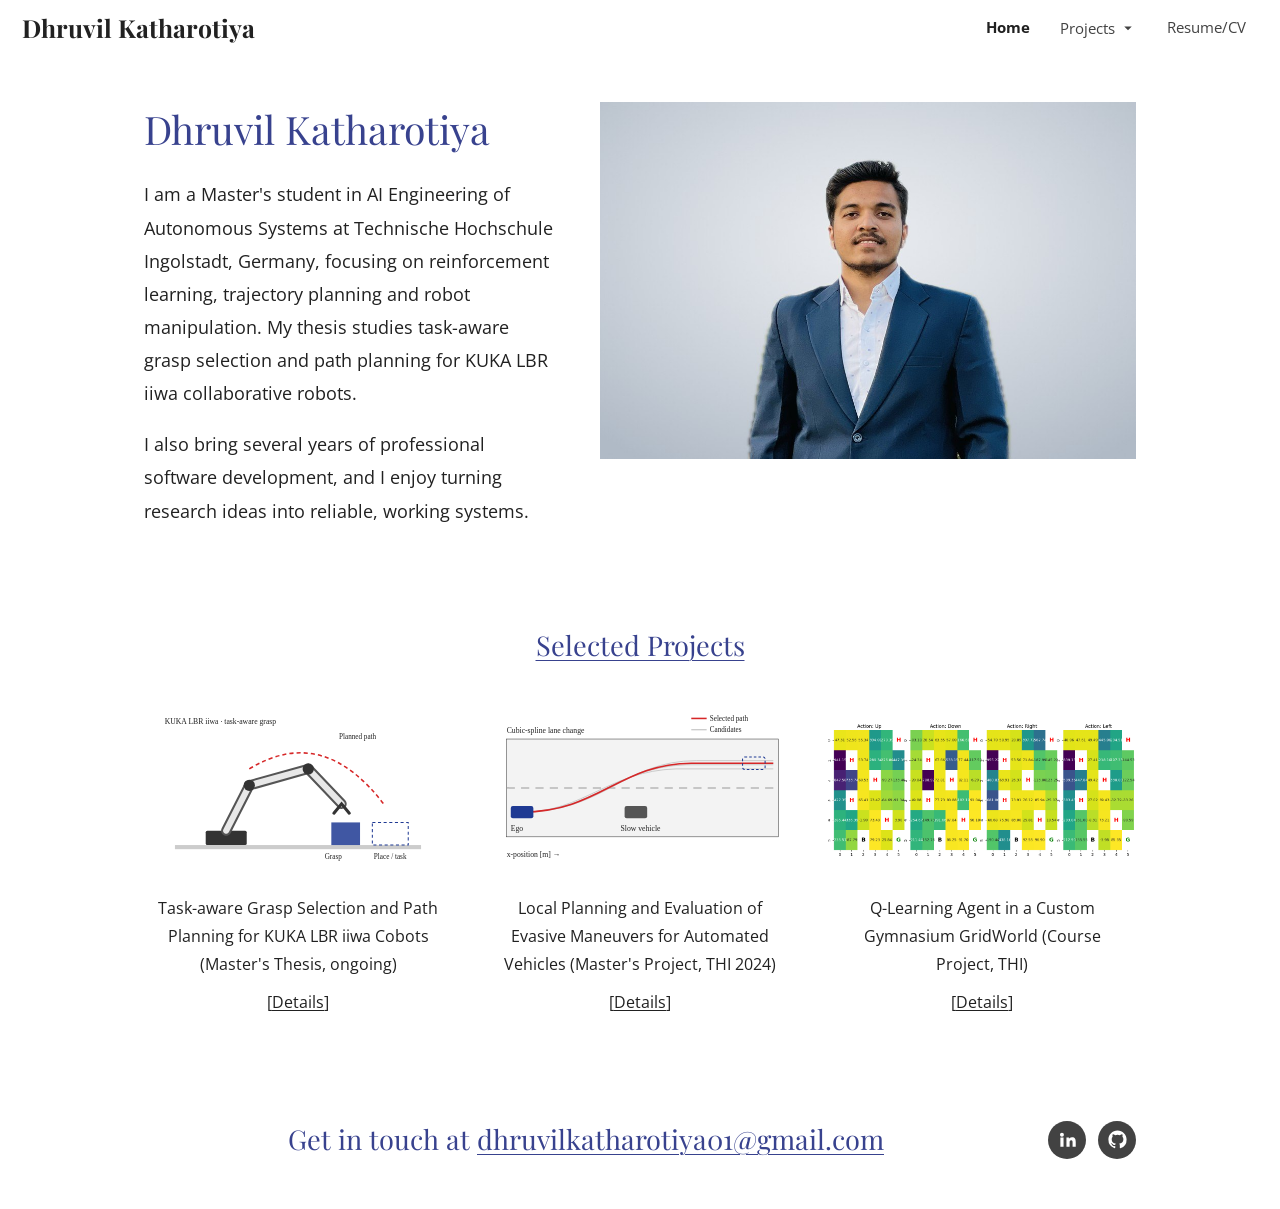
==== commit 35850693: "Hide Google Scholar icon for now" ====
--- a/index.html
+++ b/index.html
@@ -80,9 +80,10 @@
           <svg viewBox="0 0 24 24"><path d="M4.98 3.5a2.5 2.5 0 1 1 0 5 2.5 2.5 0 0 1 0-5zM3 9.5h4V21H3V9.5zm7 0h3.8v1.6h.06c.53-1 1.83-2.06 3.77-2.06 4.03 0 4.77 2.65 4.77 6.1V21h-4v-5.2c0-1.24-.02-2.84-1.73-2.84-1.73 0-2 1.35-2 2.75V21h-4V9.5z"/></svg></a>
         <a href="https://github.com/dhruvilkatharotiya01" target="_blank" rel="noopener" aria-label="GitHub" title="GitHub">
           <svg viewBox="0 0 24 24"><path d="M12 .5C5.65.5.5 5.65.5 12a11.5 11.5 0 0 0 7.86 10.92c.58.1.79-.25.79-.56v-2c-3.2.7-3.87-1.37-3.87-1.37-.53-1.33-1.28-1.69-1.28-1.69-1.05-.72.08-.7.08-.7 1.16.08 1.77 1.19 1.77 1.19 1.03 1.77 2.7 1.26 3.36.96.1-.75.4-1.26.73-1.55-2.56-.29-5.25-1.28-5.25-5.69 0-1.26.45-2.29 1.19-3.1-.12-.29-.52-1.46.11-3.05 0 0 .97-.31 3.17 1.18a11 11 0 0 1 5.77 0c2.2-1.49 3.17-1.18 3.17-1.18.63 1.59.23 2.76.11 3.05.74.81 1.19 1.84 1.19 3.1 0 4.42-2.7 5.4-5.26 5.68.41.36.78 1.06.78 2.14v3.17c0 .31.21.67.8.56A11.5 11.5 0 0 0 23.5 12C23.5 5.65 18.35.5 12 .5z"/></svg></a>
-        <!-- TODO: replace with your Google Scholar profile URL -->
-        <a href="https://scholar.google.com/" target="_blank" rel="noopener" aria-label="Google Scholar" title="Google Scholar">
+        <!-- Google Scholar: hidden until the profile link is ready. Put the URL in href and remove the comment markers.
+                <a href="https://scholar.google.com/" target="_blank" rel="noopener" aria-label="Google Scholar" title="Google Scholar">
           <svg viewBox="0 0 24 24"><path d="M12 2 1 9l11 7 9-5.73V17h2V9L12 2zm-6.5 11.2V17c0 1.66 2.91 4 6.5 4s6.5-2.34 6.5-4v-3.8L12 17.4l-6.5-4.2z"/></svg></a>
+        -->
       </div>
     </div>
   </footer>
